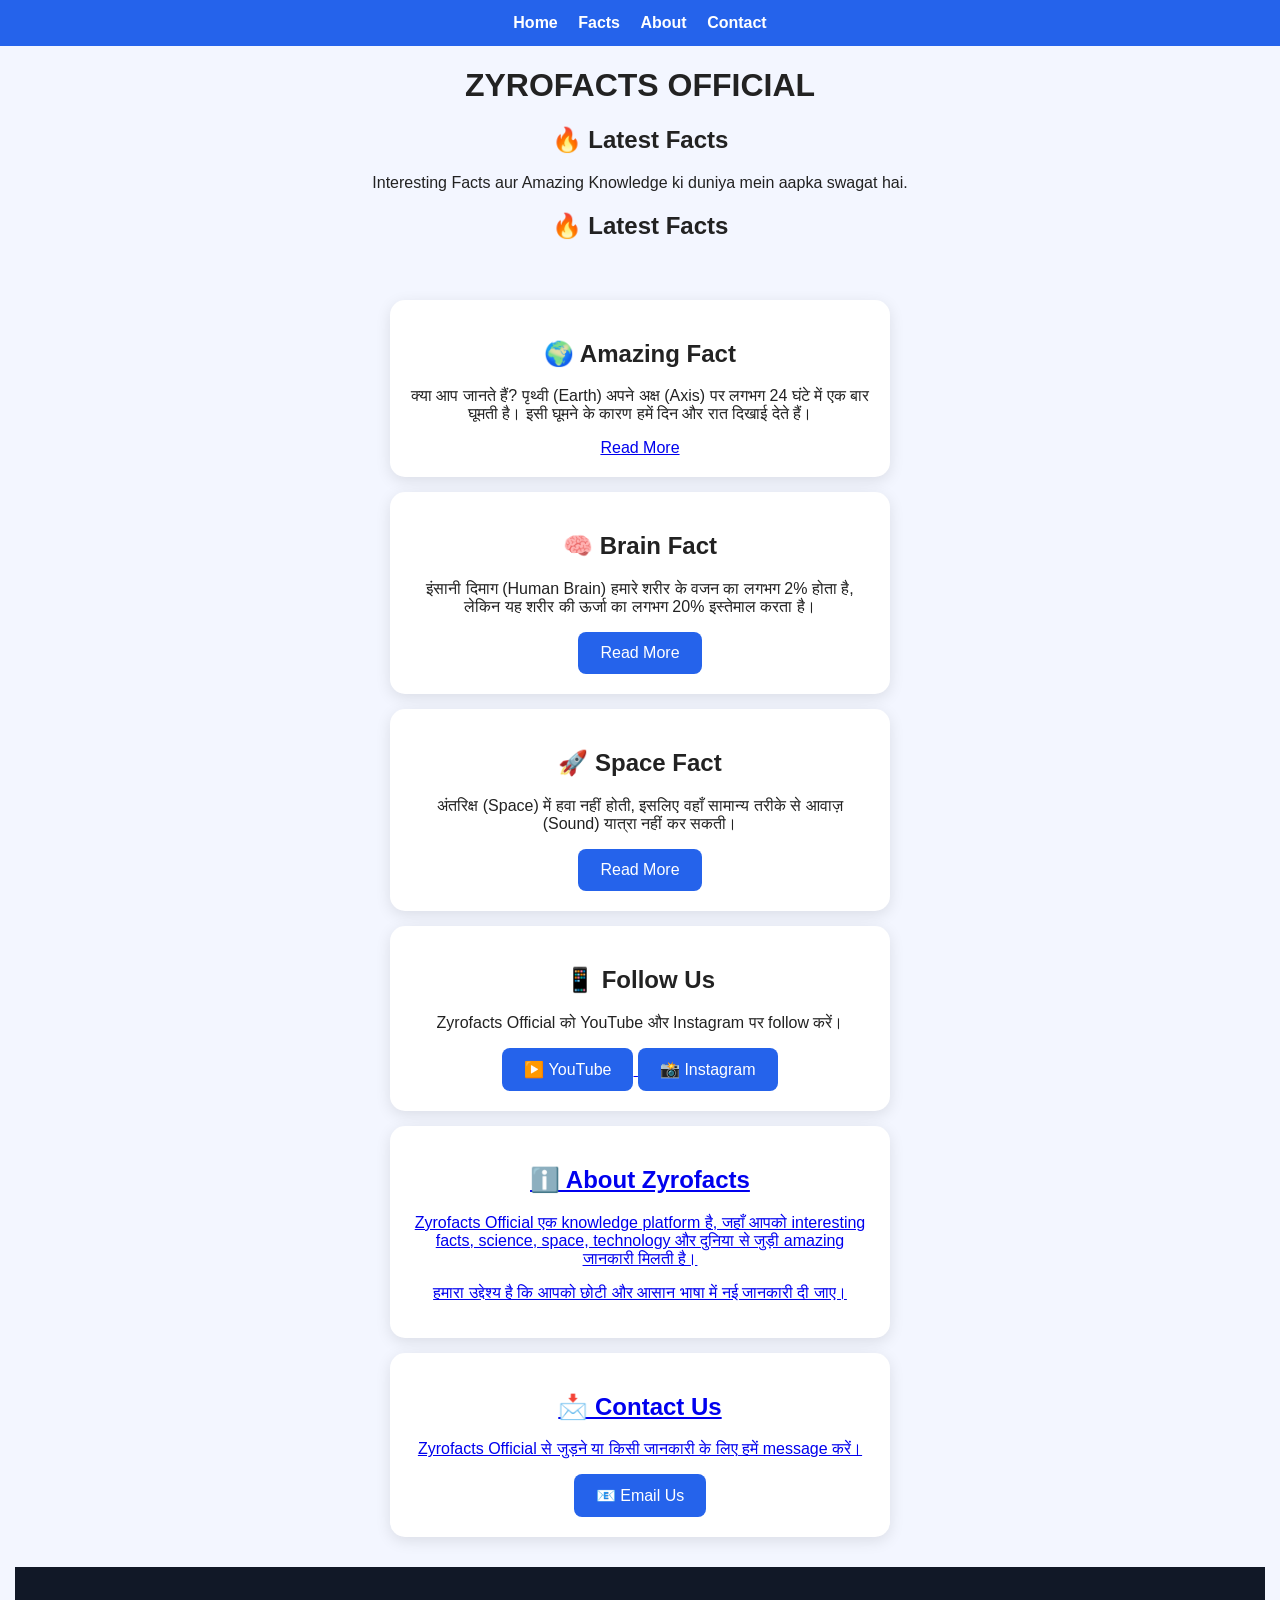
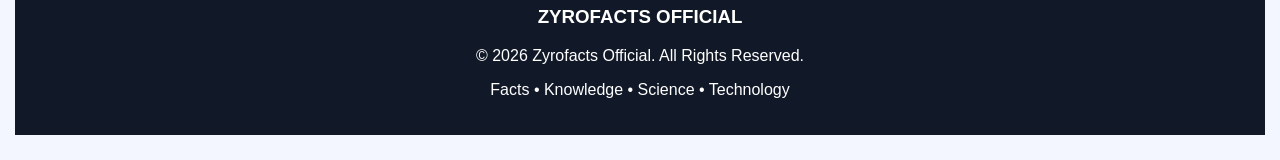
==== index.html @ 67916a57 "Update email address in contact link" ====
<!DOCTYPE html>
<html lang="hi">
<head>
    <meta charset="UTF-8">
    <meta name="viewport" content="width=device-width, initial-scale=1.0">
    <title>Zyrofacts Official</title>
  <link rel="stylesheet" href="style.css">
</head>

<body>
<nav>
    <a href="#home">Home</a>
    <a href="#facts">Facts</a>
    <a href="#about">About</a>
    <a href="#contact">Contact</a>
</nav>
    <h1 id="home">ZYROFACTS OFFICIAL</h1>

    <h2 id="facts">🔥 Latest Facts</h2>

    <p>Interesting Facts aur Amazing Knowledge ki duniya mein aapka swagat hai.</p>

    <h2>🔥 Latest Facts</h2>

    <div class="container">

    <div class="card">
    <h2>🌍 Amazing Fact</h2>

    <p>
        क्या आप जानते हैं? पृथ्वी (Earth) अपने अक्ष (Axis) पर
        लगभग 24 घंटे में एक बार घूमती है। इसी घूमने के कारण
        हमें दिन और रात दिखाई देते हैं।
    </p>

    <a href="fact.html" class="read-more">Read More</a>
    </div>

    <div class="card">
    <h2>🧠 Brain Fact</h2>

    <p>
        इंसानी दिमाग (Human Brain) हमारे शरीर के वजन का लगभग
        2% होता है, लेकिन यह शरीर की ऊर्जा का लगभग 20% इस्तेमाल करता है।
    </p>

    <button onclick="alert('इंसानी दिमाग शरीर की ऊर्जा का लगभग 20% इस्तेमाल करता है!')">
        Read More
    </button>
    </div>

    <div class="card">
    <h2>🚀 Space Fact</h2>

    <p>
        अंतरिक्ष (Space) में हवा नहीं होती, इसलिए वहाँ सामान्य तरीके से
        आवाज़ (Sound) यात्रा नहीं कर सकती।
    </p>

    <button onclick="alert('अंतरिक्ष में हवा न होने के कारण सामान्य आवाज़ यात्रा नहीं कर सकती!')">
        Read More
    </button>
    </div>

    </>

    <div class="card">
    <h2>📱 Follow Us</h2>

    <p>
        Zyrofacts Official को YouTube और Instagram पर follow करें।
    </p>

    <a href="https://youtube.com/@zyrofacts_01" target="_blank">
        <button>▶️ YouTube</button>
    </>

    <a href="https://instagram.com/mr_romit_yt" target="_blank">
        <button>📸 Instagram</button>
    </>
    </div>
      <div class="card" id="about">
    <h2>ℹ️ About Zyrofacts</h2>

    <p>
        Zyrofacts Official एक knowledge platform है,
        जहाँ आपको interesting facts, science, space,
        technology और दुनिया से जुड़ी amazing जानकारी मिलती है।
    </p>

    <p>
        हमारा उद्देश्य है कि आपको छोटी और आसान भाषा में
        नई जानकारी दी जाए।
    </p>
      </div>
      <div class="card" id="contact">
    <h2>📩 Contact Us</h2>

    <p>
        Zyrofacts Official से जुड़ने या किसी जानकारी के लिए
        हमें message करें।
    </p>

    <a href="mailto:romitrana56@gmail.com">
        <button>📧 Email Us</button>
    </a>
      </div>
      <footer>
    <h3>ZYROFACTS OFFICIAL</h3>

    <p>© 2026 Zyrofacts Official. All Rights Reserved.</p>

    <p>Facts • Knowledge • Science • Technology</p>
      </footer>

</body>
</html>
---- style.css ----
* {
    box-sizing: border-box;
}

body {
    margin: 0;
    font-family: Arial, sans-serif;
    background: #f3f6ff;
    color: #222;
    text-align: center;
}

header {
    background: #111827;
    color: white;
    padding: 25px 15px;
}

header h1 {
    margin: 0;
    font-size: 28px;
}

nav {
    background: #2563eb;
    padding: 14px 5px;
}

nav a {
    color: white;
    text-decoration: none;
    margin: 0 8px;
    font-weight: bold;
}

.container {
    padding: 25px 15px;
}

.card {
    background: white;
    margin: 15px auto;
    padding: 20px;
    max-width: 500px;
    border-radius: 15px;
    box-shadow: 0 4px 15px rgba(0,0,0,0.10);
}

button {
    background: #2563eb;
    color: white;
    border: none;
    padding: 12px 22px;
    border-radius: 8px;
    font-size: 16px;
}

footer {
    background: #111827;
    color: white;
    padding: 20px;
    margin-top: 30px;
}
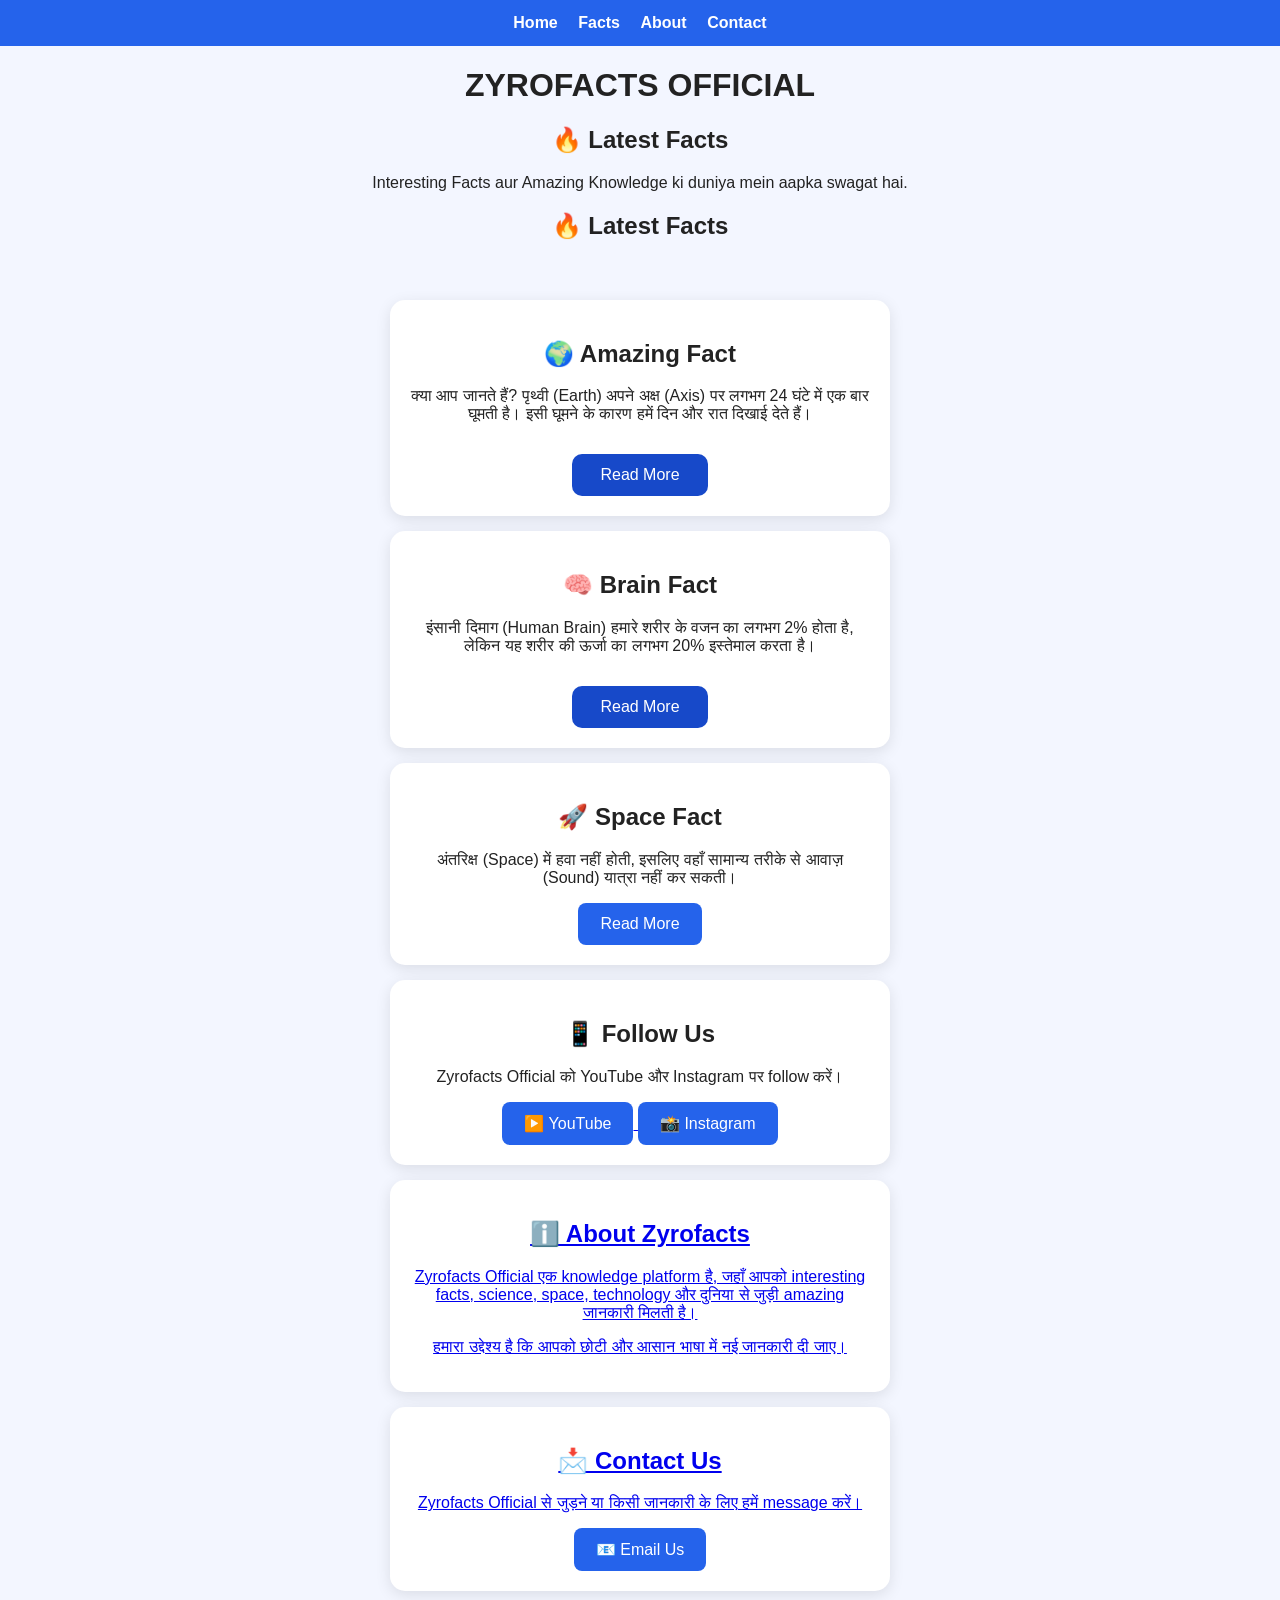
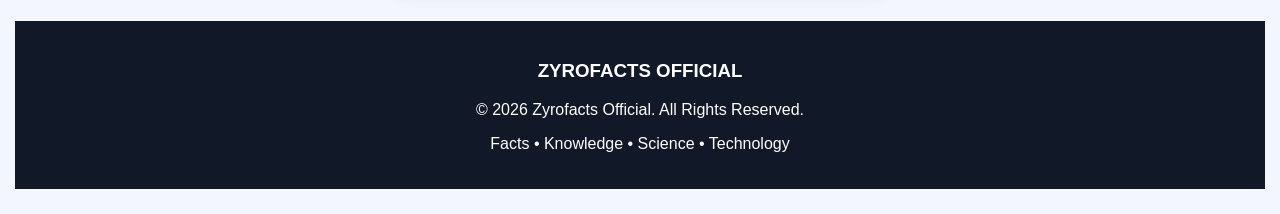
==== commit b1f5e039: "Replace button with link to brain.html" ====
--- a/index.html
+++ b/index.html
@@ -44,9 +44,7 @@
         2% होता है, लेकिन यह शरीर की ऊर्जा का लगभग 20% इस्तेमाल करता है।
     </p>
 
-    <button onclick="alert('इंसानी दिमाग शरीर की ऊर्जा का लगभग 20% इस्तेमाल करता है!')">
-        Read More
-    </button>
+    <a href="brain.html" class="read-more">Read More</a>
     </div>
 
     <div class="card">
--- a/style.css
+++ b/style.css
@@ -60,4 +60,18 @@
     color: white;
     padding: 20px;
     margin-top: 30px;
-}+}
+.read-more {
+    display: inline-block;
+    background: #1749c9;
+    color: white;
+    padding: 12px 28px;
+    border-radius: 10px;
+    text-decoration: none;
+    font-size: 16px;
+    margin-top: 15px;
+}
+
+.read-more:hover {
+    background: #0d35a0;
+}
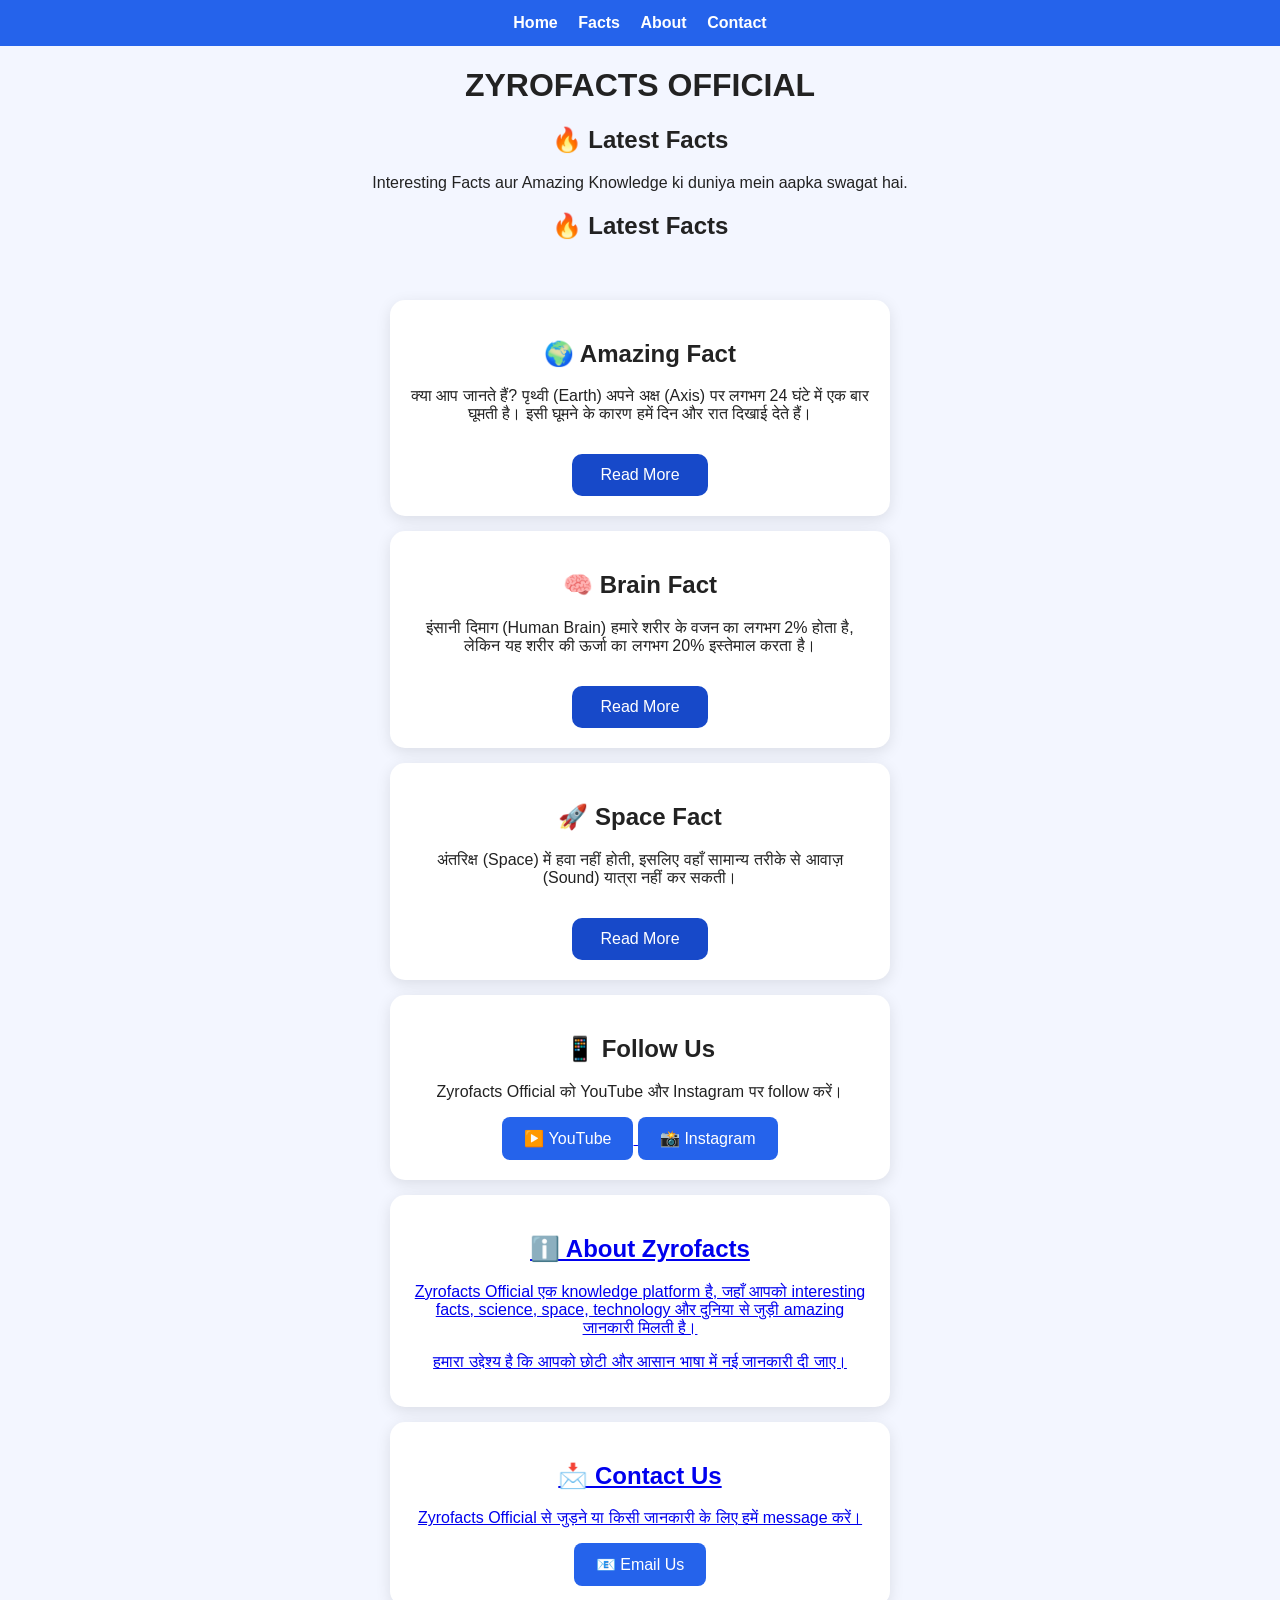
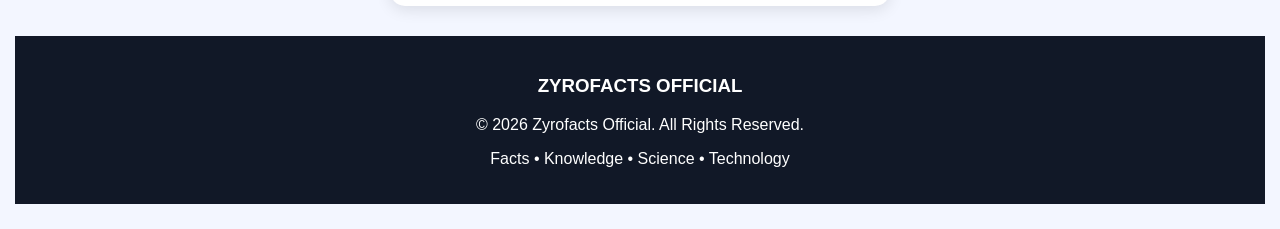
==== commit 0d7bf925: "Replace button with link for 'Read More'" ====
--- a/index.html
+++ b/index.html
@@ -55,9 +55,7 @@
         आवाज़ (Sound) यात्रा नहीं कर सकती।
     </p>
 
-    <button onclick="alert('अंतरिक्ष में हवा न होने के कारण सामान्य आवाज़ यात्रा नहीं कर सकती!')">
-        Read More
-    </button>
+    <a href="space.html" class="read-more">Read More</a>
     </div>
 
     </>
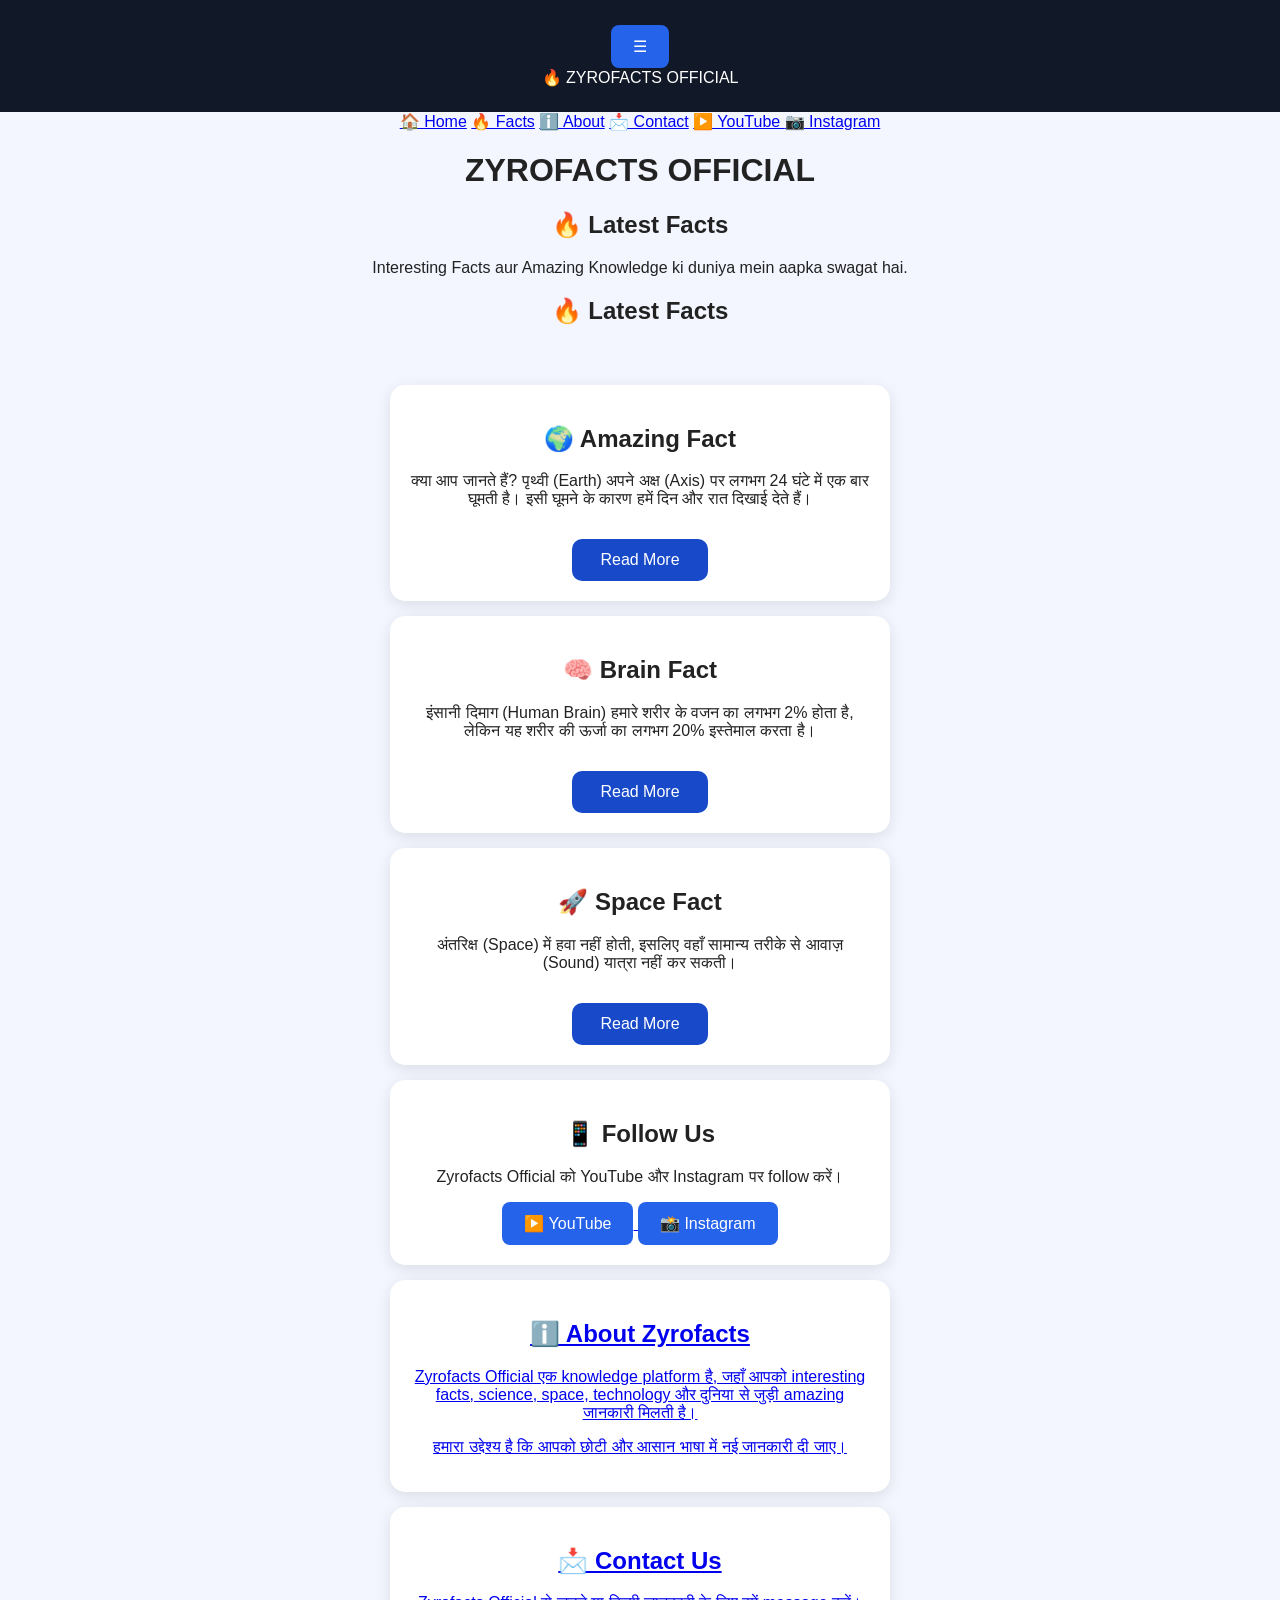
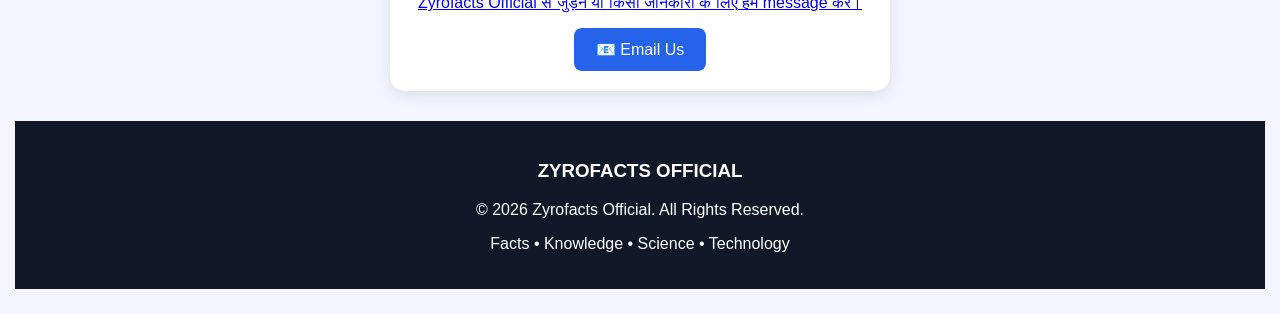
==== commit 733fb81b: "Refactor navigation to header and side menu Replaced navigation with a header and side menu for impr" ====
--- a/index.html
+++ b/index.html
@@ -8,12 +8,32 @@
 </head>
 
 <body>
-<nav>
-    <a href="#home">Home</a>
-    <a href="#facts">Facts</a>
-    <a href="#about">About</a>
-    <a href="#contact">Contact</a>
-</nav>
+<header class="top-header">
+
+    <button class="menu-button" onclick="toggleMenu()">☰</button>
+
+    <div class="site-logo">
+        🔥 ZYROFACTS OFFICIAL
+    </div>
+
+</header>
+
+<div id="side-menu" class="side-menu">
+
+    <a href="#home" onclick="toggleMenu()">🏠 Home</a>
+    <a href="#facts" onclick="toggleMenu()">🔥 Facts</a>
+    <a href="#about" onclick="toggleMenu()">ℹ️ About</a>
+    <a href="#contact" onclick="toggleMenu()">📩 Contact</a>
+
+    <a href="https://youtube.com/@zyrofacts_01" target="_blank">
+        ▶️ YouTube
+    </a>
+
+    <a href="https://instagram.com/mr_romit_yt" target="_blank">
+        📷 Instagram
+    </a>
+
+</div>
     <h1 id="home">ZYROFACTS OFFICIAL</h1>
 
     <h2 id="facts">🔥 Latest Facts</h2>
--- a/style.css
+++ b/style.css
@@ -75,3 +75,57 @@
 .read-more:hover {
     background: #0d35a0;
 }
+/* FACT DETAILS PAGE */
+
+.fact-page {
+    max-width: 900px;
+    margin: 50px auto;
+    padding: 20px;
+}
+
+.fact-page > h1 {
+    text-align: center;
+    font-size: 36px;
+    margin-bottom: 30px;
+}
+
+.fact-detail-card {
+    background: white;
+    padding: 30px;
+    border-radius: 18px;
+    box-shadow: 0 8px 25px rgba(0,0,0,0.12);
+}
+
+.fact-detail-card h2 {
+    font-size: 28px;
+    margin-bottom: 20px;
+}
+
+.fact-detail-card p {
+    font-size: 18px;
+    line-height: 1.8;
+    margin-bottom: 18px;
+}
+
+.fact-image {
+    width: 100%;
+    max-height: 400px;
+    object-fit: cover;
+    border-radius: 15px;
+    margin-bottom: 25px;
+}
+
+.back-button {
+    display: inline-block;
+    background: #111827;
+    color: white;
+    padding: 12px 22px;
+    border-radius: 10px;
+    text-decoration: none;
+    font-size: 16px;
+    margin-top: 15px;
+}
+
+.back-button:hover {
+    background: #2563eb;
+}
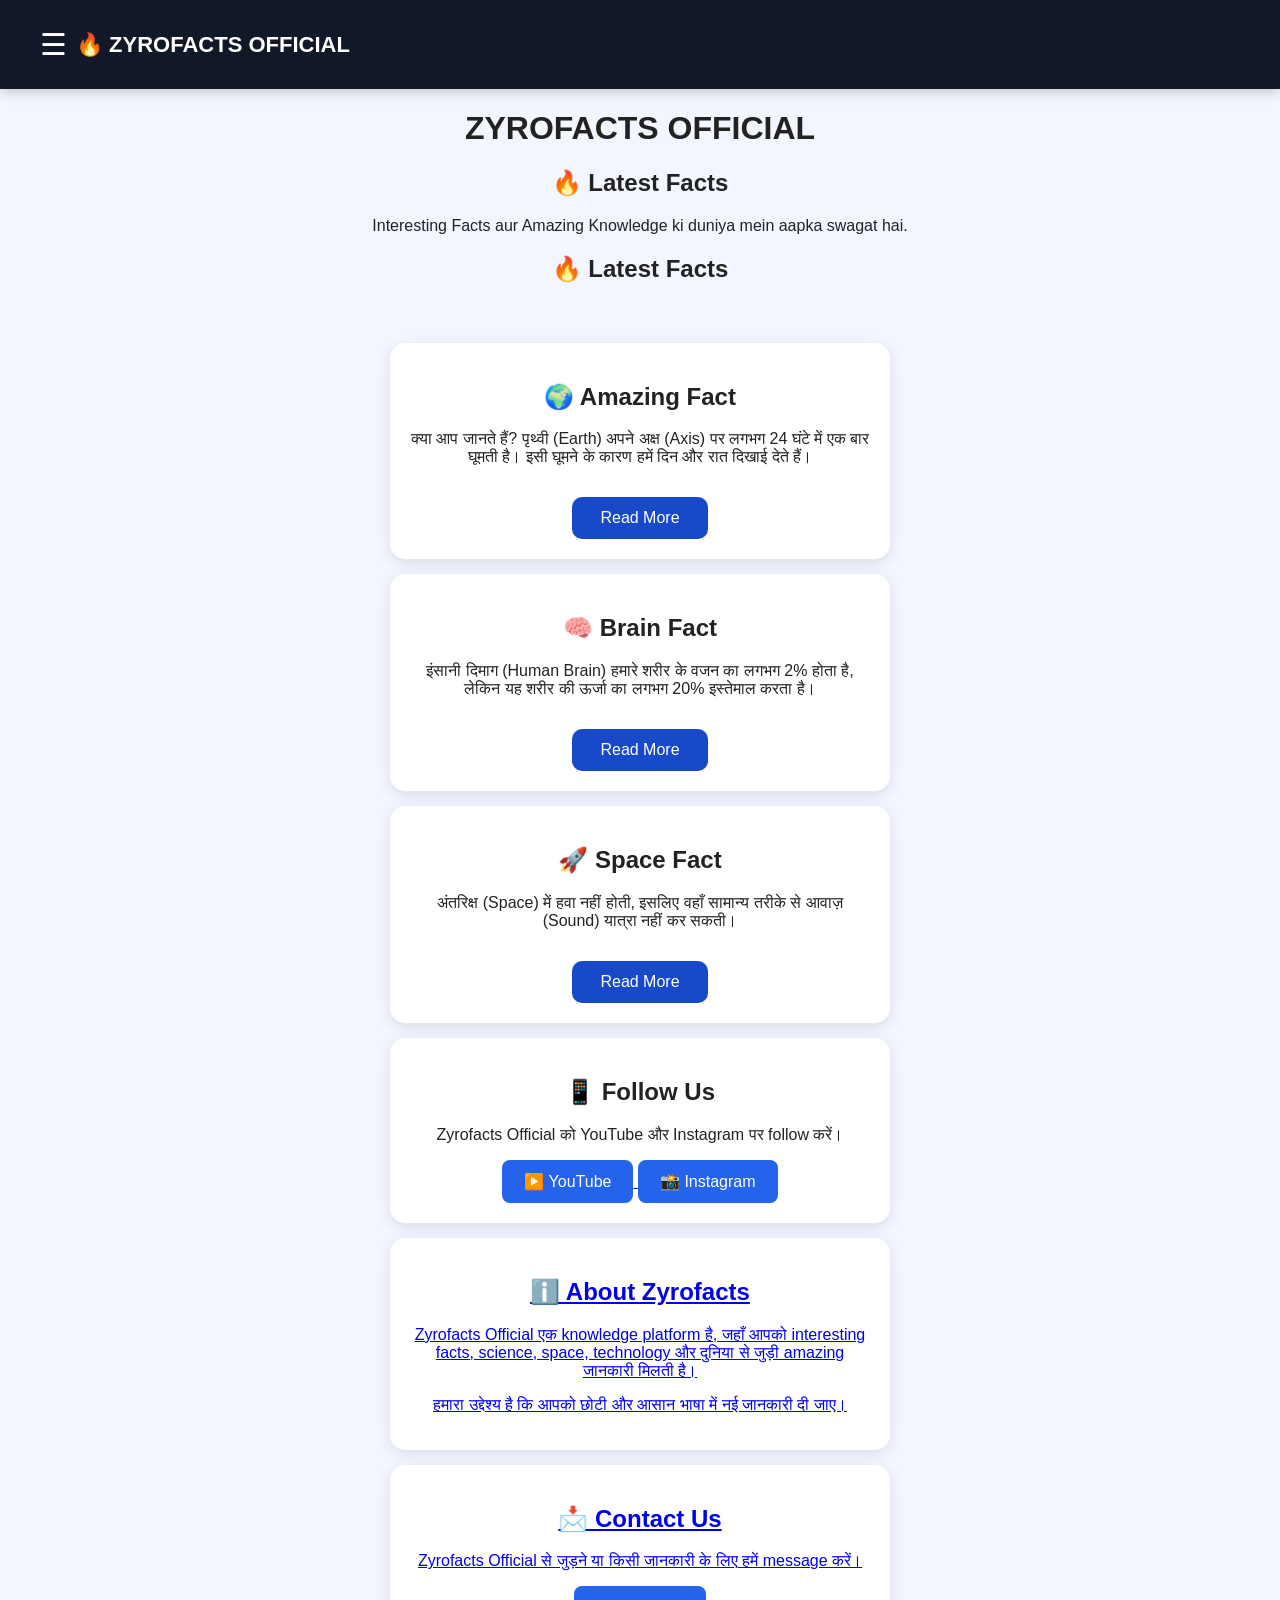
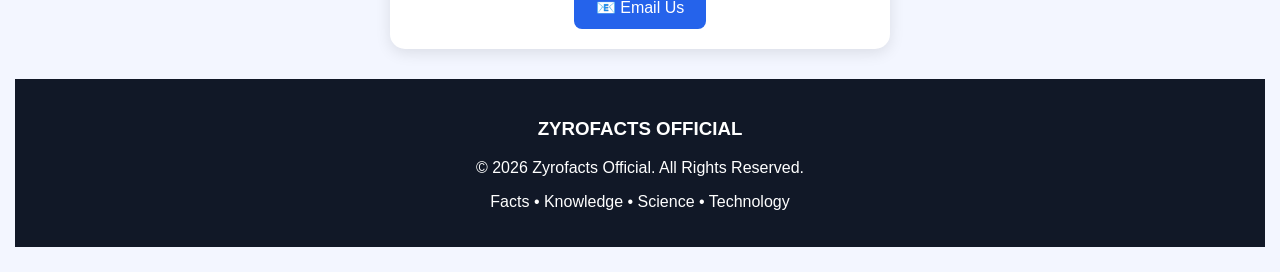
==== commit 00215105: "Add toggleMenu function for side menu" ====
--- a/index.html
+++ b/index.html
@@ -129,5 +129,19 @@
     <p>Facts • Knowledge • Science • Technology</p>
       </footer>
 
+        <script>
+function toggleMenu() {
+    const menu = document.getElementById("side-menu");
+    const button = document.querySelector(".menu-button");
+
+    if (menu.style.display === "block") {
+        menu.style.display = "none";
+        button.innerHTML = "☰";
+    } else {
+        menu.style.display = "block";
+        button.innerHTML = "✕";
+    }
+}
+    </script>
 </body>
 </html>
--- a/style.css
+++ b/style.css
@@ -129,3 +129,61 @@
 .back-button:hover {
     background: #2563eb;
 }
+/* TOP HEADER */
+
+.top-header {
+    display: flex;
+    align-items: center;
+    background: #111827;
+    color: white;
+    padding: 15px 18px;
+    position: sticky;
+    top: 0;
+    z-index: 1000;
+    box-shadow: 0 3px 12px rgba(0,0,0,0.2);
+}
+
+.menu-button {
+    background: none;
+    border: none;
+    color: white;
+    font-size: 30px;
+    cursor: pointer;
+    width: 50px;
+}
+
+.site-logo {
+    font-size: 22px;
+    font-weight: bold;
+    margin-left: 8px;
+}
+
+/* SIDE MENU */
+
+.side-menu {
+    display: none;
+    position: fixed;
+    top: 0;
+    left: 0;
+    width: 82%;
+    max-width: 360px;
+    height: 100vh;
+    background: white;
+    z-index: 999;
+    padding-top: 90px;
+    box-shadow: 5px 0 20px rgba(0,0,0,0.25);
+}
+
+.side-menu a {
+    display: block;
+    color: #111827;
+    text-decoration: none;
+    font-size: 21px;
+    font-weight: bold;
+    padding: 18px 30px;
+    border-bottom: 1px solid #eeeeee;
+}
+
+.side-menu a:hover {
+    background: #f1f5f9;
+    }
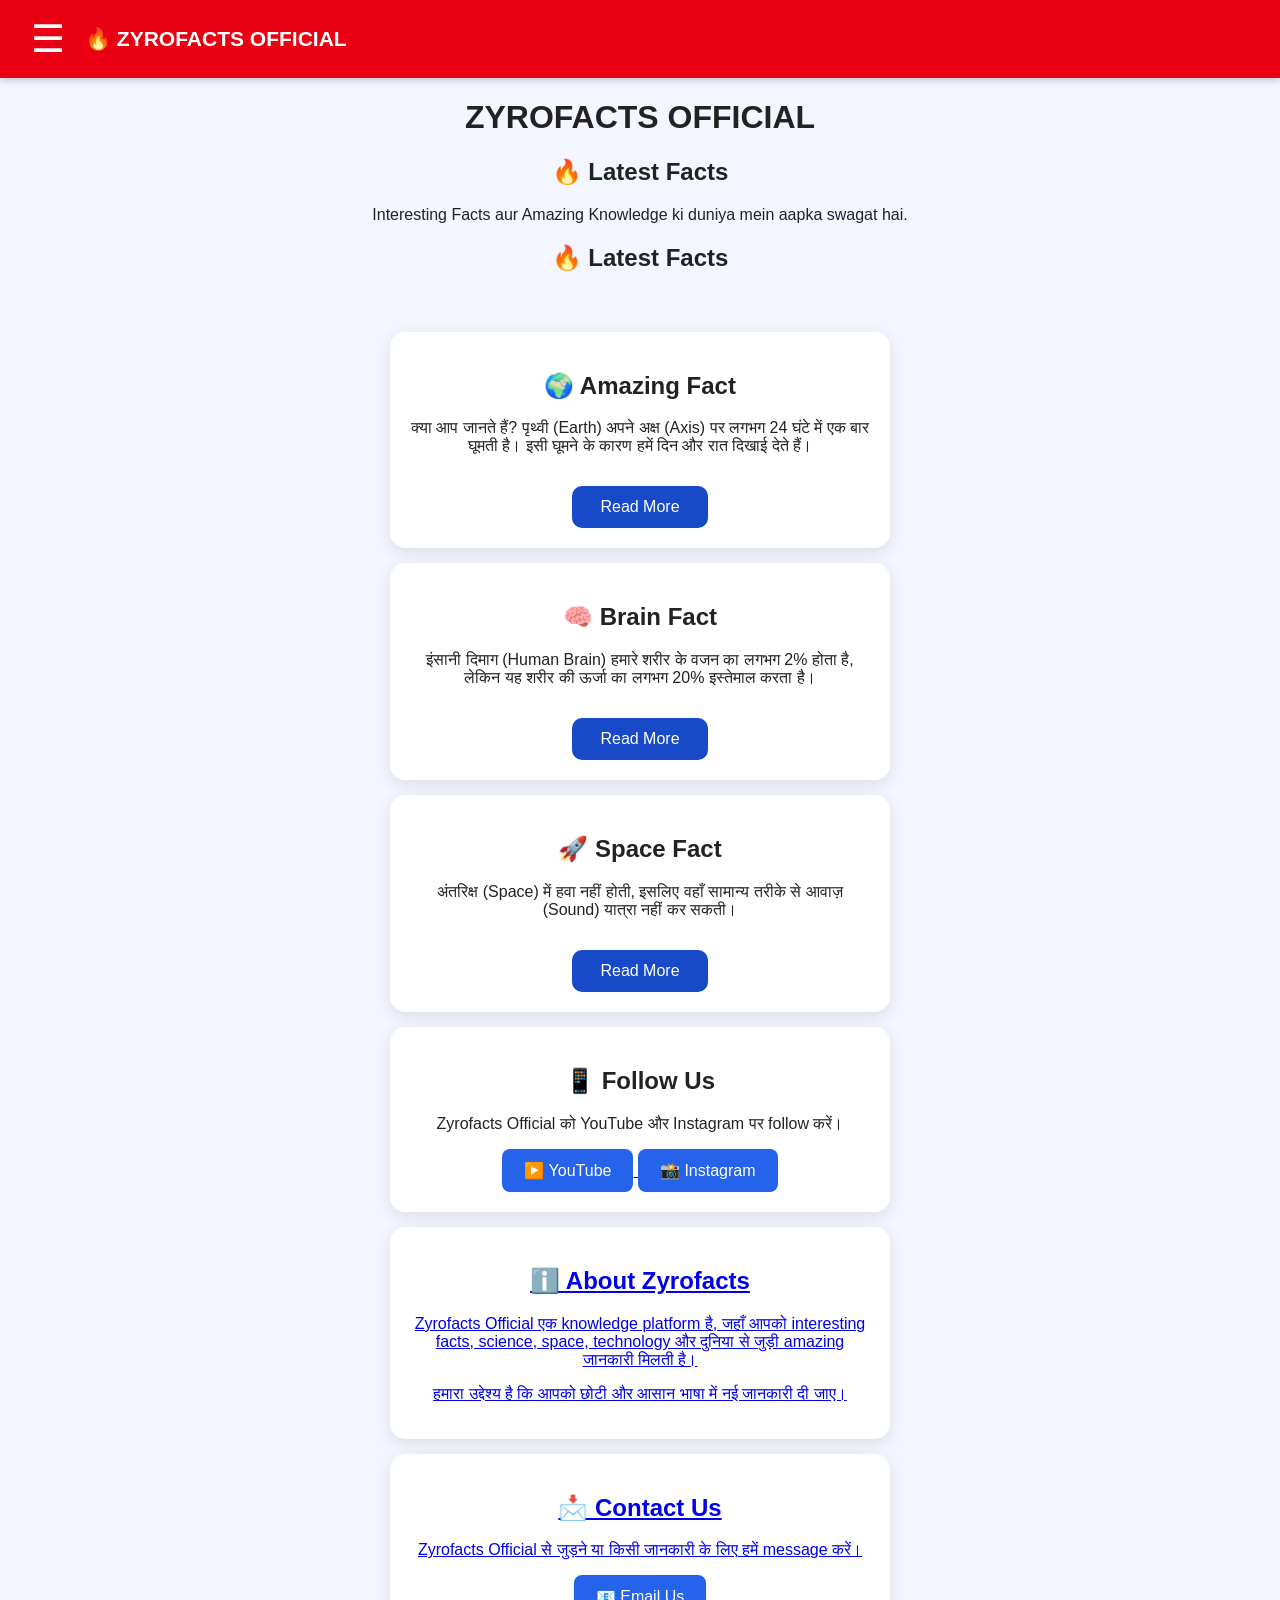
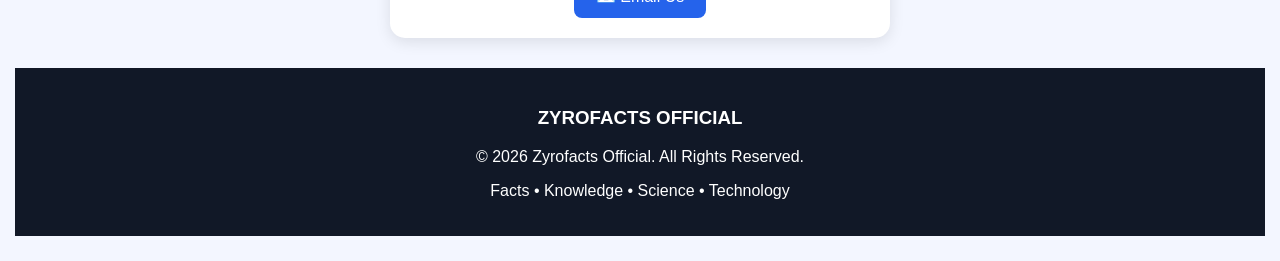
==== commit 7941cc54: "Fix side menu toggle functionality Updated the side menu link to use closeMenu function and added cl" ====
--- a/index.html
+++ b/index.html
@@ -20,7 +20,7 @@
 
 <div id="side-menu" class="side-menu">
 
-    <a href="#home" onclick="toggleMenu()">🏠 Home</a>
+    <a href="#home" onclick="closemenu()">🏠 Home</a>
     <a href="#facts" onclick="toggleMenu()">🔥 Facts</a>
     <a href="#about" onclick="toggleMenu()">ℹ️ About</a>
     <a href="#contact" onclick="toggleMenu()">📩 Contact</a>
@@ -142,6 +142,19 @@
         button.innerHTML = "✕";
     }
 }
+
+function closeMenu() {
+    const menu = document.getElementById("side-menu");
+    const button = document.querySelector(".menu-button");
+
+    menu.style.display = "none";
+    button.innerHTML = "☰";
+
+    window.scrollTo({
+        top: 0,
+        behavior: "smooth"
+    });
+}
     </script>
 </body>
 </html>
--- a/style.css
+++ b/style.css
@@ -128,62 +128,88 @@
 
 .back-button:hover {
     background: #2563eb;
-}
-/* TOP HEADER */
+}/* ===== ZYROFACTS HEADER ===== */
 
 .top-header {
+    height: 78px;
+    background: #e90012;
+    color: white;
     display: flex;
     align-items: center;
-    background: #111827;
-    color: white;
-    padding: 15px 18px;
+    padding: 0 20px;
     position: sticky;
     top: 0;
-    z-index: 1000;
-    box-shadow: 0 3px 12px rgba(0,0,0,0.2);
+    z-index: 1001;
+    box-shadow: 0 2px 8px rgba(0,0,0,0.2);
 }
 
 .menu-button {
-    background: none;
+    background: transparent;
     border: none;
     color: white;
-    font-size: 30px;
+    font-size: 38px;
+    width: 55px;
+    padding: 0;
     cursor: pointer;
-    width: 50px;
 }
 
 .site-logo {
-    font-size: 22px;
+    color: white;
+    font-size: 21px;
     font-weight: bold;
-    margin-left: 8px;
-}
-
-/* SIDE MENU */
+    margin-left: 10px;
+}
+
+/* ===== SIDE MENU ===== */
 
 .side-menu {
     display: none;
     position: fixed;
-    top: 0;
+    top: 78px;
     left: 0;
-    width: 82%;
-    max-width: 360px;
-    height: 100vh;
-    background: white;
-    z-index: 999;
-    padding-top: 90px;
-    box-shadow: 5px 0 20px rgba(0,0,0,0.25);
+    width: 80%;
+    max-width: 420px;
+    height: calc(100vh - 78px);
+    background: #fff9e9;
+    z-index: 1000;
+    box-shadow: 5px 0 18px rgba(0,0,0,0.2);
+    overflow-y: auto;
 }
 
 .side-menu a {
-    display: block;
-    color: #111827;
+    display: flex;
+    align-items: center;
+    min-height: 72px;
+    padding: 0 28px;
+    color: #222;
+    background: #fff9e9;
     text-decoration: none;
     font-size: 21px;
-    font-weight: bold;
-    padding: 18px 30px;
-    border-bottom: 1px solid #eeeeee;
+    font-weight: 600;
+    border-bottom: 1px solid #ded7c8;
 }
 
 .side-menu a:hover {
-    background: #f1f5f9;
-    }
+    background: #f5ecd8;
+}
+
+/* MOBILE */
+
+@media (max-width: 600px) {
+
+    .top-header {
+        height: 78px;
+    }
+
+    .menu-button {
+        font-size: 38px;
+    }
+
+    .site-logo {
+        font-size: 20px;
+    }
+
+    .side-menu {
+        width: 82%;
+    }
+}
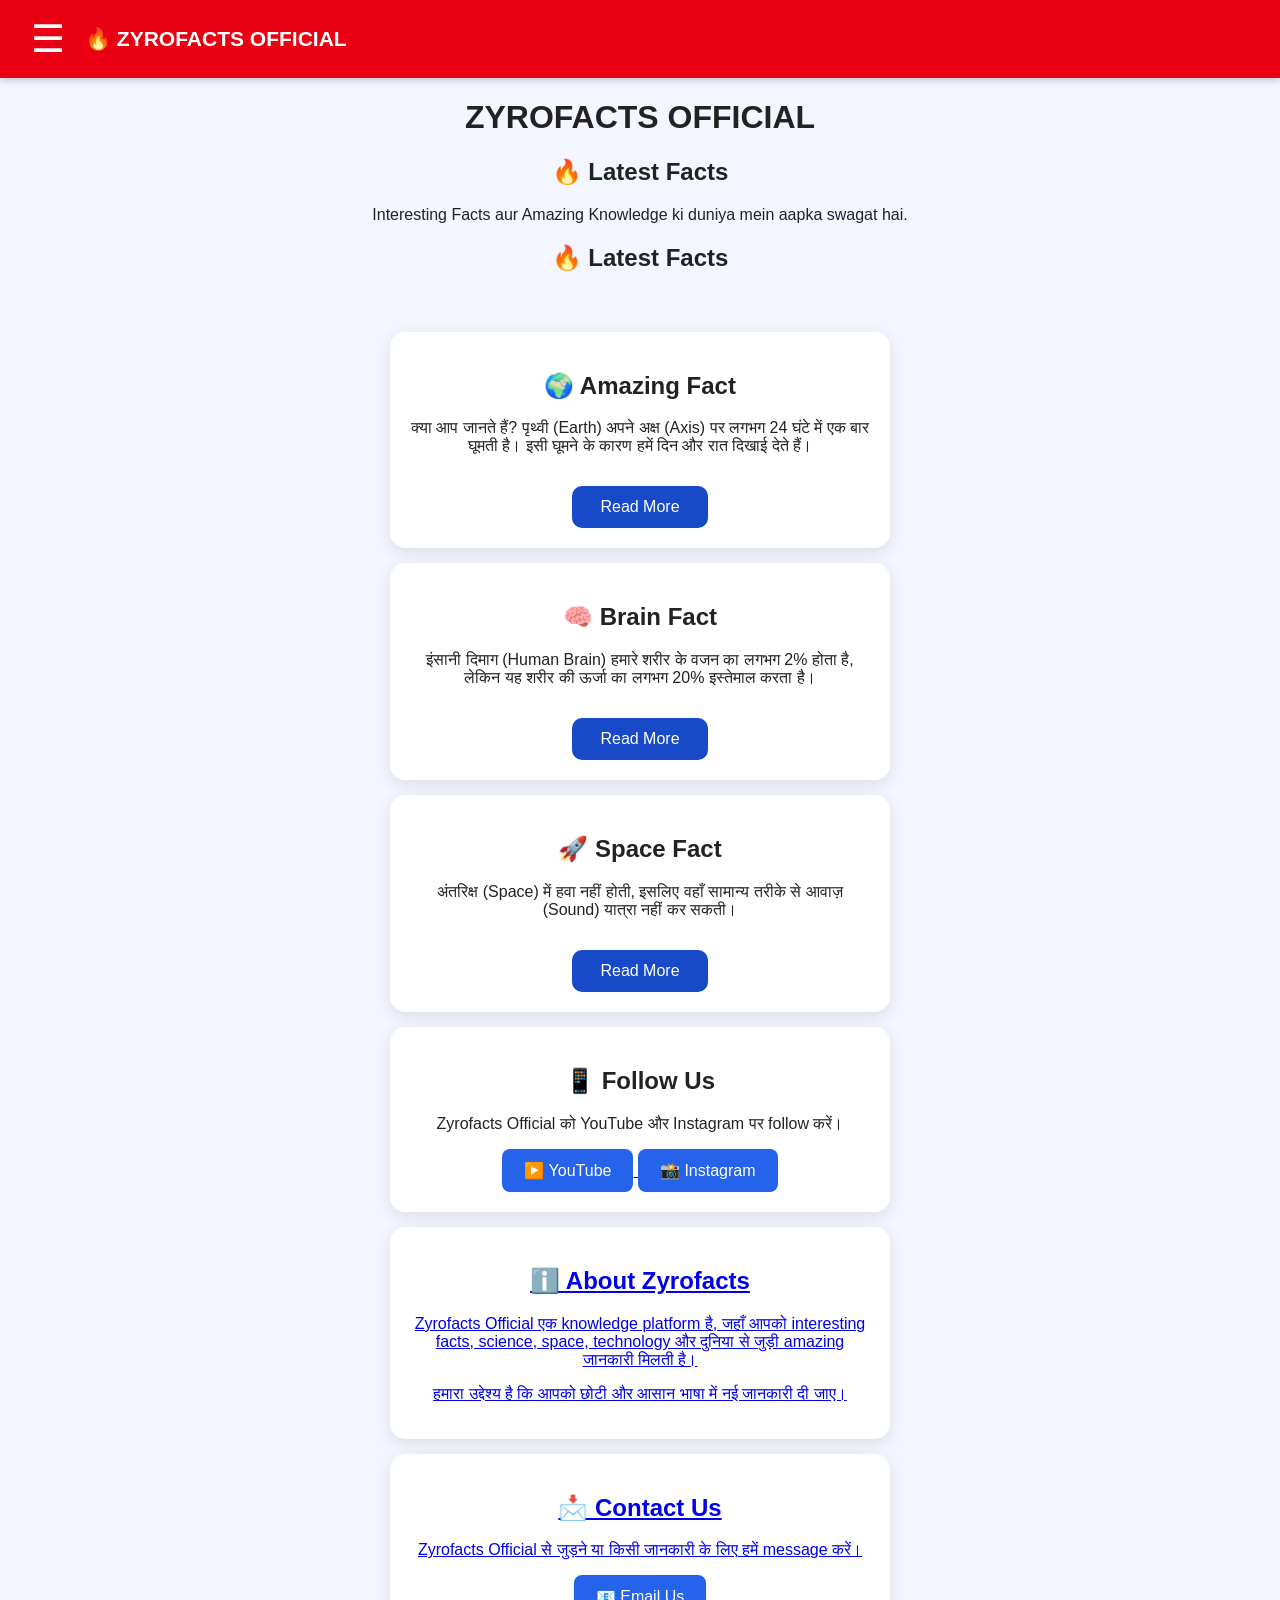
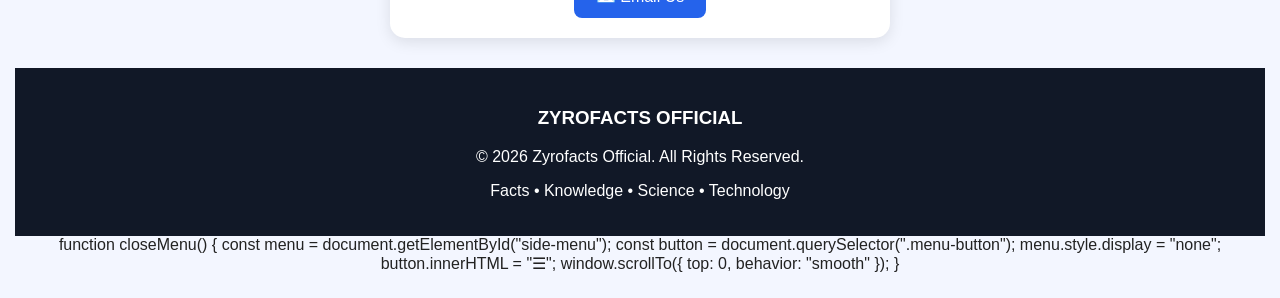
==== commit d63c055c: "Refactor side menu toggle and close behavior Updated the side menu toggle functionality and added a " ====
--- a/index.html
+++ b/index.html
@@ -20,7 +20,7 @@
 
 <div id="side-menu" class="side-menu">
 
-    <a href="#home" onclick="closemenu()">🏠 Home</a>
+    <a href="#home" onclick="togglemenu()">🏠 Home</a>
     <a href="#facts" onclick="toggleMenu()">🔥 Facts</a>
     <a href="#about" onclick="toggleMenu()">ℹ️ About</a>
     <a href="#contact" onclick="toggleMenu()">📩 Contact</a>
@@ -130,6 +130,7 @@
       </footer>
 
         <script>
+<script>
 function toggleMenu() {
     const menu = document.getElementById("side-menu");
     const button = document.querySelector(".menu-button");
@@ -142,6 +143,22 @@
         button.innerHTML = "✕";
     }
 }
+
+/* Menu ke bahar click karne par band */
+document.addEventListener("click", function(event) {
+    const menu = document.getElementById("side-menu");
+    const button = document.querySelector(".menu-button");
+
+    if (
+        menu.style.display === "block" &&
+        !menu.contains(event.target) &&
+        !button.contains(event.target)
+    ) {
+        menu.style.display = "none";
+        button.innerHTML = "☰";
+    }
+});
+</script>
 
 function closeMenu() {
     const menu = document.getElementById("side-menu");
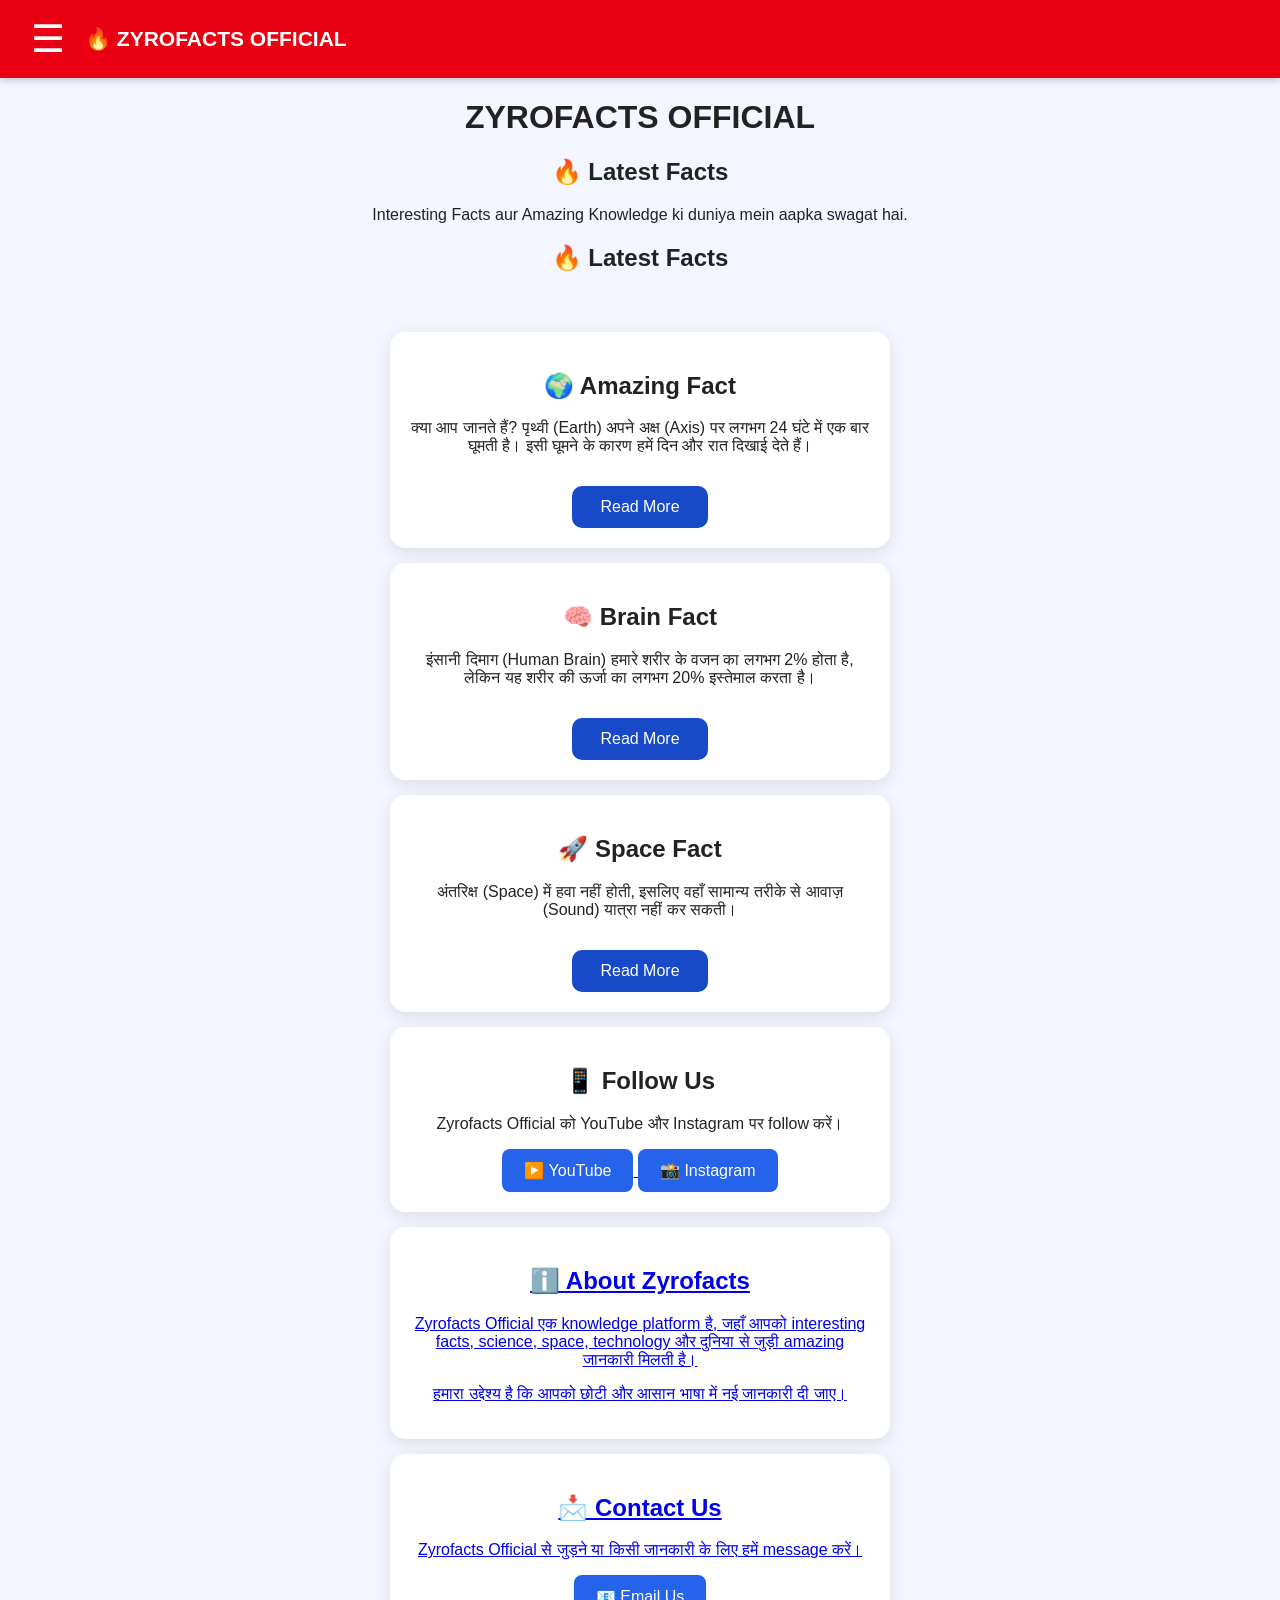
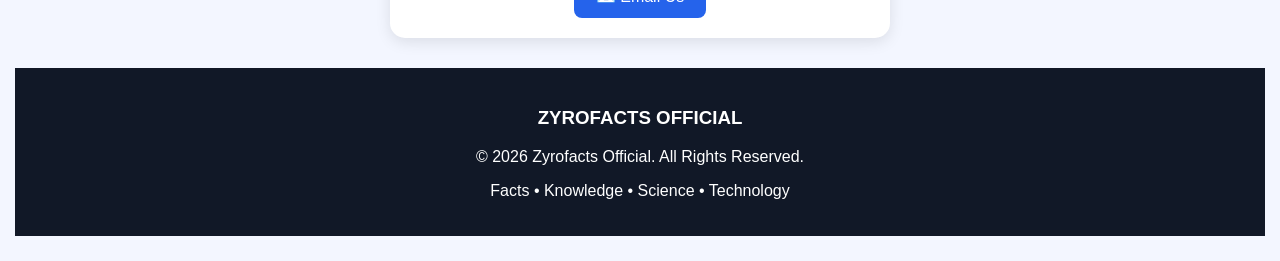
==== commit 9925933f: "Refactor menu toggle and closeMenu function Refactored menu toggle functionality and removed duplica" ====
--- a/index.html
+++ b/index.html
@@ -130,7 +130,6 @@
       </footer>
 
         <script>
-<script>
 function toggleMenu() {
     const menu = document.getElementById("side-menu");
     const button = document.querySelector(".menu-button");
@@ -144,7 +143,14 @@
     }
 }
 
-/* Menu ke bahar click karne par band */
+function closeMenu() {
+    const menu = document.getElementById("side-menu");
+    const button = document.querySelector(".menu-button");
+
+    menu.style.display = "none";
+    button.innerHTML = "☰";
+}
+
 document.addEventListener("click", function(event) {
     const menu = document.getElementById("side-menu");
     const button = document.querySelector(".menu-button");
@@ -154,24 +160,9 @@
         !menu.contains(event.target) &&
         !button.contains(event.target)
     ) {
-        menu.style.display = "none";
-        button.innerHTML = "☰";
+        closeMenu();
     }
 });
-</script>
-
-function closeMenu() {
-    const menu = document.getElementById("side-menu");
-    const button = document.querySelector(".menu-button");
-
-    menu.style.display = "none";
-    button.innerHTML = "☰";
-
-    window.scrollTo({
-        top: 0,
-        behavior: "smooth"
-    });
-}
-    </script>
+        </script>
 </body>
 </html>
